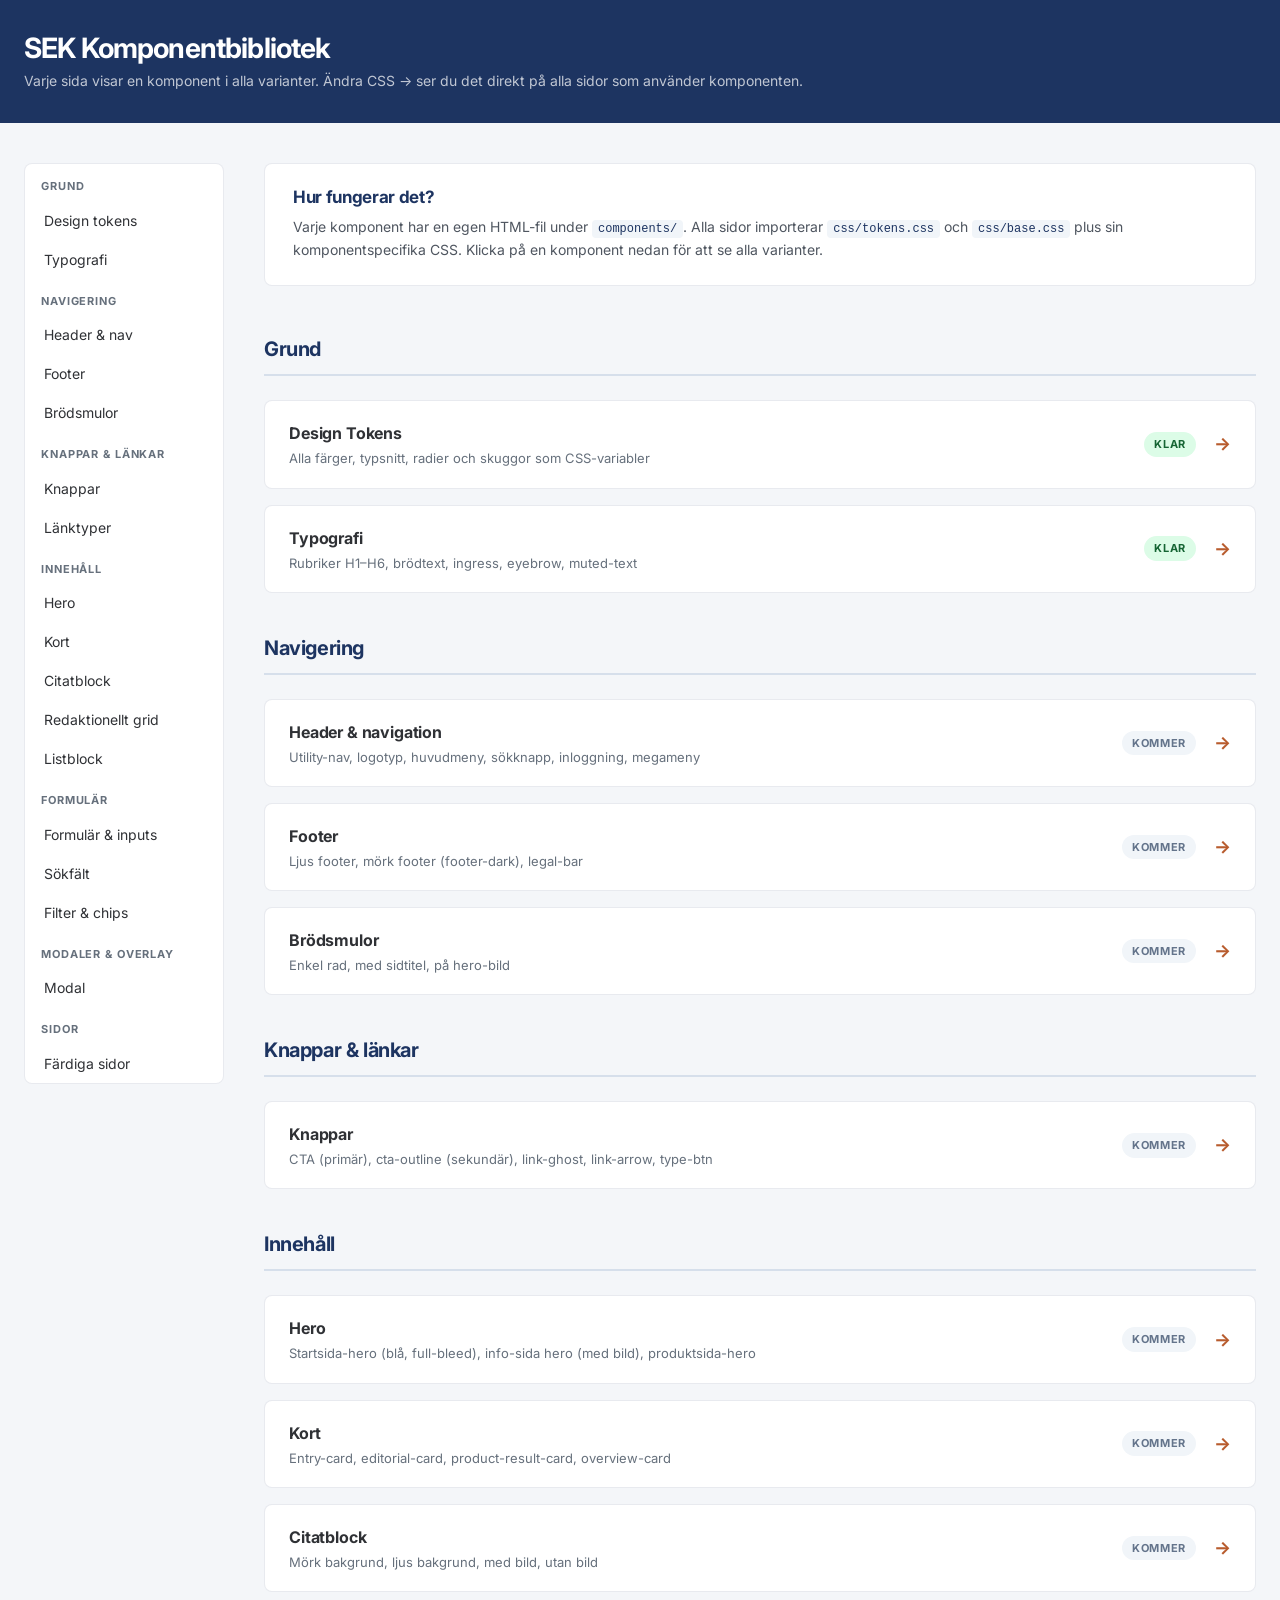
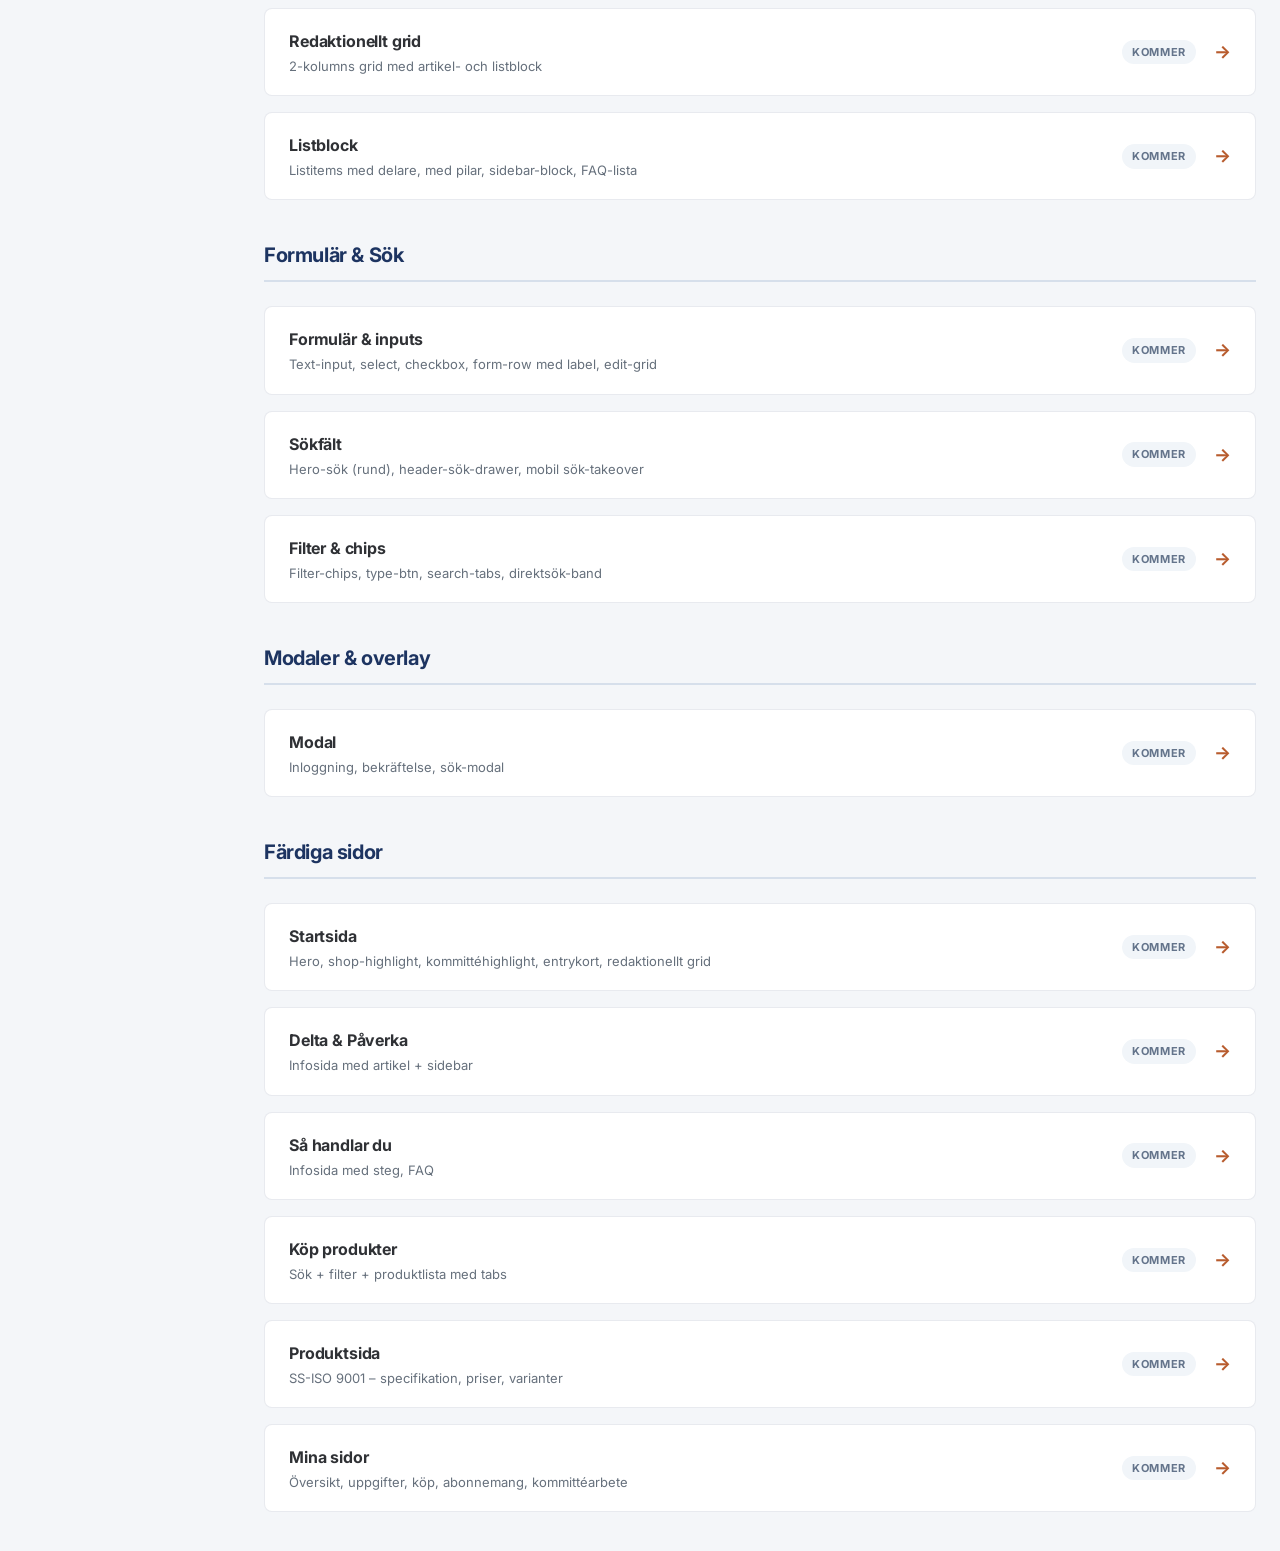
==== index-components.html @ b0e72d8f "Initial commit – prototyp med komponentbibliotek - POC-fil (sek_with_images_378.html) som referens -" ====
<!DOCTYPE html>
<html lang="sv">
<head>
  <meta charset="UTF-8" />
  <meta name="viewport" content="width=device-width, initial-scale=1.0" />
  <title>SEK – Komponentbibliotek</title>
  <link rel="preconnect" href="https://fonts.googleapis.com">
  <link rel="preconnect" href="https://fonts.gstatic.com" crossorigin>
  <link href="https://fonts.googleapis.com/css2?family=Inter:wght@400;500;600;700;800&display=swap" rel="stylesheet">
  <link rel="stylesheet" href="css/tokens.css">
  <link rel="stylesheet" href="css/base.css">
  <style>
    body {
      background: #f4f6f9;
    }

    .lib-header {
      background: var(--primary-dark);
      color: #fff;
      padding: 32px var(--page-padding);
    }

    .lib-header h1 {
      margin: 0 0 6px;
      font-size: 28px;
      color: #fff;
      letter-spacing: -0.03em;
    }

    .lib-header p {
      margin: 0;
      font-size: 14px;
      color: rgba(255,255,255,0.72);
    }

    .lib-body {
      max-width: var(--page-max-width);
      margin: 40px auto;
      padding: 0 var(--page-padding);
      display: grid;
      grid-template-columns: 200px 1fr;
      gap: 40px;
      align-items: start;
    }

    /* Vänsternavigation */
    .lib-nav {
      position: sticky;
      top: 24px;
      background: #fff;
      border-radius: var(--radius-md);
      box-shadow: var(--shadow-card);
      border: 1px solid rgba(29,52,97,0.10);
      overflow: hidden;
    }

    .lib-nav-section {
      font-size: 11px;
      font-weight: 700;
      text-transform: uppercase;
      letter-spacing: 0.08em;
      color: var(--muted);
      padding: 14px 16px 6px;
    }

    .lib-nav a {
      display: block;
      padding: 9px 16px;
      font-size: 14px;
      text-decoration: none;
      color: var(--text);
      border-left: 3px solid transparent;
      transition: background 0.15s, border-color 0.15s;
    }

    .lib-nav a:hover {
      background: #f2f3f5;
    }

    .lib-nav a.active {
      border-left-color: var(--copper);
      font-weight: 600;
      background: #fdf6f2;
      color: var(--copper);
    }

    /* Höger: komponentkort */
    .lib-content {
      display: grid;
      gap: 16px;
    }

    .lib-section-title {
      font-size: 20px;
      font-weight: 700;
      color: var(--primary-dark);
      margin: 24px 0 8px;
      padding-bottom: 10px;
      border-bottom: 2px solid var(--line);
      letter-spacing: -0.02em;
    }

    .lib-section-title:first-child {
      margin-top: 0;
    }

    .component-card {
      background: #fff;
      border-radius: var(--radius-md);
      box-shadow: var(--shadow-card);
      border: 1px solid rgba(29,52,97,0.10);
      overflow: hidden;
      text-decoration: none;
      display: block;
      transition: box-shadow 0.2s ease, transform 0.2s ease;
    }

    .component-card:hover {
      box-shadow: 0 8px 24px rgba(29,52,97,0.12);
      transform: translateY(-2px);
    }

    .component-card-inner {
      display: grid;
      grid-template-columns: 1fr auto;
      gap: 16px;
      align-items: center;
      padding: 20px 24px;
    }

    .component-card-title {
      font-size: 16px;
      font-weight: 700;
      color: var(--text);
      margin: 0 0 4px;
      letter-spacing: -0.01em;
    }

    .component-card-desc {
      font-size: 13px;
      color: var(--muted);
      margin: 0;
      line-height: 1.4;
    }

    .component-card-status {
      display: inline-flex;
      align-items: center;
      gap: 5px;
      font-size: 11px;
      font-weight: 700;
      text-transform: uppercase;
      letter-spacing: 0.06em;
      padding: 4px 10px;
      border-radius: var(--radius-pill);
      white-space: nowrap;
    }

    .status--ready {
      background: #dcfce7;
      color: #166534;
    }

    .status--wip {
      background: #fef9c3;
      color: #854d0e;
    }

    .status--todo {
      background: #f1f5f9;
      color: #64748b;
    }

    .component-card-arrow {
      color: var(--copper);
      font-size: 18px;
      font-weight: 700;
      line-height: 1;
      margin-left: 8px;
    }

    .lib-intro {
      background: #fff;
      border-radius: var(--radius-md);
      box-shadow: var(--shadow-card);
      border: 1px solid rgba(29,52,97,0.10);
      padding: 24px 28px;
      margin-bottom: 8px;
    }

    .lib-intro h2 {
      margin: 0 0 8px;
      font-size: 17px;
      color: var(--primary-dark);
    }

    .lib-intro p {
      margin: 0;
      font-size: 14px;
      line-height: 1.6;
      color: var(--accent);
    }

    .lib-intro code {
      font-size: 12px;
      background: #f1f5f9;
      padding: 2px 6px;
      border-radius: 4px;
      color: var(--primary-dark);
    }
  </style>
</head>
<body>

  <div class="lib-header">
    <div style="max-width: var(--page-max-width); margin: 0 auto;">
      <h1>SEK Komponentbibliotek</h1>
      <p>Varje sida visar en komponent i alla varianter. Ändra CSS → ser du det direkt på alla sidor som använder komponenten.</p>
    </div>
  </div>

  <div class="lib-body">

    <!-- Vänstermeny -->
    <nav class="lib-nav" aria-label="Komponenter">
      <div class="lib-nav-section">Grund</div>
      <a href="#tokens">Design tokens</a>
      <a href="#typografi">Typografi</a>

      <div class="lib-nav-section">Navigering</div>
      <a href="#header">Header & nav</a>
      <a href="#footer">Footer</a>
      <a href="#breadcrumb">Brödsmulor</a>

      <div class="lib-nav-section">Knappar & länkar</div>
      <a href="#knappar">Knappar</a>
      <a href="#lankar">Länktyper</a>

      <div class="lib-nav-section">Innehåll</div>
      <a href="#hero">Hero</a>
      <a href="#kort">Kort</a>
      <a href="#citat">Citatblock</a>
      <a href="#redak">Redaktionellt grid</a>
      <a href="#listblock">Listblock</a>

      <div class="lib-nav-section">Formulär</div>
      <a href="#formular">Formulär & inputs</a>
      <a href="#sok">Sökfält</a>
      <a href="#filter">Filter & chips</a>

      <div class="lib-nav-section">Modaler & overlay</div>
      <a href="#modal">Modal</a>

      <div class="lib-nav-section">Sidor</div>
      <a href="#sidor">Färdiga sidor</a>
    </nav>

    <!-- Högerinnehåll -->
    <main class="lib-content">

      <div class="lib-intro">
        <h2>Hur fungerar det?</h2>
        <p>
          Varje komponent har en egen HTML-fil under <code>components/</code>.
          Alla sidor importerar <code>css/tokens.css</code> och <code>css/base.css</code> plus
          sin komponentspecifika CSS. Klicka på en komponent nedan för att se alla varianter.
        </p>
      </div>

      <!-- GRUND -->
      <div class="lib-section-title" id="tokens">Grund</div>

      <a class="component-card" href="components/tokens.html">
        <div class="component-card-inner">
          <div>
            <p class="component-card-title">Design Tokens</p>
            <p class="component-card-desc">Alla färger, typsnitt, radier och skuggor som CSS-variabler</p>
          </div>
          <div style="display:flex;align-items:center;gap:10px;">
            <span class="component-card-status status--ready">Klar</span>
            <span class="component-card-arrow">→</span>
          </div>
        </div>
      </a>

      <a class="component-card" href="components/typografi.html">
        <div class="component-card-inner">
          <div>
            <p class="component-card-title">Typografi</p>
            <p class="component-card-desc">Rubriker H1–H6, brödtext, ingress, eyebrow, muted-text</p>
          </div>
          <div style="display:flex;align-items:center;gap:10px;">
            <span class="component-card-status status--ready">Klar</span>
            <span class="component-card-arrow">→</span>
          </div>
        </div>
      </a>

      <!-- NAVIGERING -->
      <div class="lib-section-title" id="header">Navigering</div>

      <a class="component-card" href="components/header.html">
        <div class="component-card-inner">
          <div>
            <p class="component-card-title">Header & navigation</p>
            <p class="component-card-desc">Utility-nav, logotyp, huvudmeny, sökknapp, inloggning, megameny</p>
          </div>
          <div style="display:flex;align-items:center;gap:10px;">
            <span class="component-card-status status--todo">Kommer</span>
            <span class="component-card-arrow">→</span>
          </div>
        </div>
      </a>

      <a class="component-card" href="components/footer.html">
        <div class="component-card-inner">
          <div>
            <p class="component-card-title">Footer</p>
            <p class="component-card-desc">Ljus footer, mörk footer (footer-dark), legal-bar</p>
          </div>
          <div style="display:flex;align-items:center;gap:10px;">
            <span class="component-card-status status--todo">Kommer</span>
            <span class="component-card-arrow">→</span>
          </div>
        </div>
      </a>

      <a class="component-card" href="components/breadcrumb.html">
        <div class="component-card-inner">
          <div>
            <p class="component-card-title">Brödsmulor</p>
            <p class="component-card-desc">Enkel rad, med sidtitel, på hero-bild</p>
          </div>
          <div style="display:flex;align-items:center;gap:10px;">
            <span class="component-card-status status--todo">Kommer</span>
            <span class="component-card-arrow">→</span>
          </div>
        </div>
      </a>

      <!-- KNAPPAR & LÄNKAR -->
      <div class="lib-section-title" id="knappar">Knappar & länkar</div>

      <a class="component-card" href="components/knappar.html">
        <div class="component-card-inner">
          <div>
            <p class="component-card-title">Knappar</p>
            <p class="component-card-desc">CTA (primär), cta-outline (sekundär), link-ghost, link-arrow, type-btn</p>
          </div>
          <div style="display:flex;align-items:center;gap:10px;">
            <span class="component-card-status status--todo">Kommer</span>
            <span class="component-card-arrow">→</span>
          </div>
        </div>
      </a>

      <!-- INNEHÅLL -->
      <div class="lib-section-title" id="hero">Innehåll</div>

      <a class="component-card" href="components/hero.html">
        <div class="component-card-inner">
          <div>
            <p class="component-card-title">Hero</p>
            <p class="component-card-desc">Startsida-hero (blå, full-bleed), info-sida hero (med bild), produktsida-hero</p>
          </div>
          <div style="display:flex;align-items:center;gap:10px;">
            <span class="component-card-status status--todo">Kommer</span>
            <span class="component-card-arrow">→</span>
          </div>
        </div>
      </a>

      <a class="component-card" href="components/kort.html">
        <div class="component-card-inner">
          <div>
            <p class="component-card-title">Kort</p>
            <p class="component-card-desc">Entry-card, editorial-card, product-result-card, overview-card</p>
          </div>
          <div style="display:flex;align-items:center;gap:10px;">
            <span class="component-card-status status--todo">Kommer</span>
            <span class="component-card-arrow">→</span>
          </div>
        </div>
      </a>

      <a class="component-card" href="components/citat.html">
        <div class="component-card-inner">
          <div>
            <p class="component-card-title">Citatblock</p>
            <p class="component-card-desc">Mörk bakgrund, ljus bakgrund, med bild, utan bild</p>
          </div>
          <div style="display:flex;align-items:center;gap:10px;">
            <span class="component-card-status status--todo">Kommer</span>
            <span class="component-card-arrow">→</span>
          </div>
        </div>
      </a>

      <a class="component-card" href="components/redaktionellt-grid.html">
        <div class="component-card-inner">
          <div>
            <p class="component-card-title">Redaktionellt grid</p>
            <p class="component-card-desc">2-kolumns grid med artikel- och listblock</p>
          </div>
          <div style="display:flex;align-items:center;gap:10px;">
            <span class="component-card-status status--todo">Kommer</span>
            <span class="component-card-arrow">→</span>
          </div>
        </div>
      </a>

      <a class="component-card" href="components/listblock.html">
        <div class="component-card-inner">
          <div>
            <p class="component-card-title">Listblock</p>
            <p class="component-card-desc">Listitems med delare, med pilar, sidebar-block, FAQ-lista</p>
          </div>
          <div style="display:flex;align-items:center;gap:10px;">
            <span class="component-card-status status--todo">Kommer</span>
            <span class="component-card-arrow">→</span>
          </div>
        </div>
      </a>

      <!-- FORMULÄR -->
      <div class="lib-section-title" id="formular">Formulär & Sök</div>

      <a class="component-card" href="components/formular.html">
        <div class="component-card-inner">
          <div>
            <p class="component-card-title">Formulär & inputs</p>
            <p class="component-card-desc">Text-input, select, checkbox, form-row med label, edit-grid</p>
          </div>
          <div style="display:flex;align-items:center;gap:10px;">
            <span class="component-card-status status--todo">Kommer</span>
            <span class="component-card-arrow">→</span>
          </div>
        </div>
      </a>

      <a class="component-card" href="components/sok.html">
        <div class="component-card-inner">
          <div>
            <p class="component-card-title">Sökfält</p>
            <p class="component-card-desc">Hero-sök (rund), header-sök-drawer, mobil sök-takeover</p>
          </div>
          <div style="display:flex;align-items:center;gap:10px;">
            <span class="component-card-status status--todo">Kommer</span>
            <span class="component-card-arrow">→</span>
          </div>
        </div>
      </a>

      <a class="component-card" href="components/filter.html">
        <div class="component-card-inner">
          <div>
            <p class="component-card-title">Filter & chips</p>
            <p class="component-card-desc">Filter-chips, type-btn, search-tabs, direktsök-band</p>
          </div>
          <div style="display:flex;align-items:center;gap:10px;">
            <span class="component-card-status status--todo">Kommer</span>
            <span class="component-card-arrow">→</span>
          </div>
        </div>
      </a>

      <!-- MODALER -->
      <div class="lib-section-title" id="modal">Modaler & overlay</div>

      <a class="component-card" href="components/modal.html">
        <div class="component-card-inner">
          <div>
            <p class="component-card-title">Modal</p>
            <p class="component-card-desc">Inloggning, bekräftelse, sök-modal</p>
          </div>
          <div style="display:flex;align-items:center;gap:10px;">
            <span class="component-card-status status--todo">Kommer</span>
            <span class="component-card-arrow">→</span>
          </div>
        </div>
      </a>

      <!-- SIDOR -->
      <div class="lib-section-title" id="sidor">Färdiga sidor</div>

      <a class="component-card" href="index.html">
        <div class="component-card-inner">
          <div>
            <p class="component-card-title">Startsida</p>
            <p class="component-card-desc">Hero, shop-highlight, kommittéhighlight, entrykort, redaktionellt grid</p>
          </div>
          <div style="display:flex;align-items:center;gap:10px;">
            <span class="component-card-status status--todo">Kommer</span>
            <span class="component-card-arrow">→</span>
          </div>
        </div>
      </a>

      <a class="component-card" href="delta-paverka.html">
        <div class="component-card-inner">
          <div>
            <p class="component-card-title">Delta & Påverka</p>
            <p class="component-card-desc">Infosida med artikel + sidebar</p>
          </div>
          <div style="display:flex;align-items:center;gap:10px;">
            <span class="component-card-status status--todo">Kommer</span>
            <span class="component-card-arrow">→</span>
          </div>
        </div>
      </a>

      <a class="component-card" href="handla.html">
        <div class="component-card-inner">
          <div>
            <p class="component-card-title">Så handlar du</p>
            <p class="component-card-desc">Infosida med steg, FAQ</p>
          </div>
          <div style="display:flex;align-items:center;gap:10px;">
            <span class="component-card-status status--todo">Kommer</span>
            <span class="component-card-arrow">→</span>
          </div>
        </div>
      </a>

      <a class="component-card" href="shop.html">
        <div class="component-card-inner">
          <div>
            <p class="component-card-title">Köp produkter</p>
            <p class="component-card-desc">Sök + filter + produktlista med tabs</p>
          </div>
          <div style="display:flex;align-items:center;gap:10px;">
            <span class="component-card-status status--todo">Kommer</span>
            <span class="component-card-arrow">→</span>
          </div>
        </div>
      </a>

      <a class="component-card" href="standard.html">
        <div class="component-card-inner">
          <div>
            <p class="component-card-title">Produktsida</p>
            <p class="component-card-desc">SS-ISO 9001 – specifikation, priser, varianter</p>
          </div>
          <div style="display:flex;align-items:center;gap:10px;">
            <span class="component-card-status status--todo">Kommer</span>
            <span class="component-card-arrow">→</span>
          </div>
        </div>
      </a>

      <a class="component-card" href="mina-sidor.html">
        <div class="component-card-inner">
          <div>
            <p class="component-card-title">Mina sidor</p>
            <p class="component-card-desc">Översikt, uppgifter, köp, abonnemang, kommittéarbete</p>
          </div>
          <div style="display:flex;align-items:center;gap:10px;">
            <span class="component-card-status status--todo">Kommer</span>
            <span class="component-card-arrow">→</span>
          </div>
        </div>
      </a>

    </main>
  </div>

</body>
</html>
---- css/tokens.css ----
/* ============================================================
   SEK Design Tokens
   Alla CSS-variabler som styr designsystemet.
   Ändra här — effekten sprider sig till alla komponenter.

   REGEL: Inga hårdkodade färger ska förekomma utanför den här
   filen. Alla hex/rgba-värden refereras via var(--...).
   ============================================================ */

:root {

  /* ── Bakgrunder ─────────────────────────────────────────── */
  --bg:             #ffffff;   /* Sidans grundbakgrund */
  --surface:        #ffffff;   /* Kortets/panelens yta */
  --surface-subtle: #fafafa;   /* Paneler, list-items, utility-nav */
  --surface-hover:  #f2f3f5;   /* Hover-states, chip-bakgrunder, nav */
  --surface-warm:   #faf7f2;   /* Soft entry-cards, hover på copper-element */
  --surface-blue:   #f9fbfd;   /* Benefit-items, helper-box */
  --placeholder:    #edf3f9;   /* Platshållarytor */

  /* ── Linjer & borders ───────────────────────────────────── */
  --line:           #d6dfeb;   /* Subtila linjer, dashed borders */
  --line-dark:      #9eb3cb;   /* Tydligare borders på kort och inputs */

  /* ── Text ───────────────────────────────────────────────── */
  --text:           #2f3135;   /* Primär text, rubriker */
  --accent:         #4f5660;   /* Brödtext, beskrivningar */
  --muted:          #66707c;   /* Meta-text, etiketter, hjälptext */

  /* ── Varumärkesfärger ───────────────────────────────────── */
  --primary:        #009bd9;   /* SEK blå – fokusring, ikoner */
  --primary-dark:   #1d3461;   /* SEK mörkblå – rubriker, nav */
  --copper:         #B85C2E;   /* CTA-knappar, accentlänkar */
  --copper-dark:    #A55229;   /* Hover-state för copper */

  /* ── Statusfärger ───────────────────────────────────────── */
  --status-success-bg:   #dcfce7;
  --status-success-text: #166534;
  --status-error-bg:     #fee2e2;
  --status-error-text:   #b91c1c;

  /* ── Fokusring ──────────────────────────────────────────── */
  --focus:           #009bd9;
  --focus-offset-bg: #ffffff;

  /* ── Skuggor ────────────────────────────────────────────── */
  --shadow-panel: 0 2px 8px rgba(29, 52, 97, 0.08), 0 1px 2px rgba(29, 52, 97, 0.06);

  /* ── Hörnradier ─────────────────────────────────────────── */
  --radius-lg:   24px;
  --radius-md:   8px;
  --radius-sm:   12px;
  --radius-pill: 999px;

  /* ── Typsnitt ───────────────────────────────────────────── */
  --font-body: "Inter", "Segoe UI", "Helvetica Neue", Arial, sans-serif;

  /* ── Layout ─────────────────────────────────────────────── */
  --page-max-width: 1280px;
  --page-padding:   24px;
}
---- css/base.css ----
/* ============================================================
   SEK Base
   Reset, typografi, layout-container och globala hjälpklasser.
   Importeras efter tokens.css på alla sidor.
   ============================================================ */

/* ── Reset ──────────────────────────────────────────────── */
*,
*::before,
*::after {
  box-sizing: border-box;
}

html,
body {
  margin: 0;
  padding: 0;
}

/* ── Typografi & body ────────────────────────────────────── */
body {
  font-family: var(--font-body);
  background: var(--bg);
  color: var(--text);
  line-height: 1.5;
}

/* Rubriker och brödtext inuti .page */
.page h1,
.page h2,
.page h3,
.page h4,
.page h5,
.page h6 {
  color: var(--text);
}

.page p,
.page li,
.page dt,
.page dd {
  color: var(--accent);
}

h1, h2, h3, h4, h5, h6 {
  font-family: var(--font-body);
  letter-spacing: -0.02em;
  line-height: 1.15;
}

/* ── Layout-container ────────────────────────────────────── */
.page {
  max-width: var(--page-max-width);
  margin: 0 auto;
  padding: 0 var(--page-padding);
}

/* ── Tillgänglighet ──────────────────────────────────────── */
.skip-link {
  position: absolute;
  left: 16px;
  top: -48px;
  z-index: 1000;
  background: #fff;
  color: var(--text);
  border: 2px solid var(--focus);
  padding: 10px 12px;
  text-decoration: none;
}

.skip-link:focus {
  top: 16px;
}

/* Fokusring – gäller alla interaktiva element */
a:focus-visible,
button:focus-visible,
input:focus-visible,
select:focus-visible,
textarea:focus-visible,
[tabindex]:focus-visible {
  outline: 3px solid var(--focus);
  outline-offset: 2px;
  box-shadow: 0 0 0 2px var(--focus-offset-bg);
}

/* ── Länkbeteende ────────────────────────────────────────── */
a {
  cursor: pointer;
}

/* ── Utility: visa/dölja ─────────────────────────────────── */
.hidden {
  display: none !important;
}

.view {
  display: block;
}

.view.hidden {
  display: none;
}

/* ── Breadcrumb ──────────────────────────────────────────── */
.breadcrumb {
  font-size: 13px;
  color: var(--text);
  margin-bottom: 8px;
  line-height: 1.3;
}

.breadcrumb a {
  color: var(--copper);
  font-weight: 600;
  text-decoration: none;
}

.breadcrumb a:hover {
  color: #8a4522;
}

.breadcrumb-current {
  color: var(--muted);
  font-weight: 500;
}

/* ── Eyebrow-etikett ─────────────────────────────────────── */
.eyebrow {
  display: inline-block;
  font-size: 11px;
  font-weight: 700;
  text-transform: uppercase;
  letter-spacing: 0.08em;
  color: var(--primary-dark);
  line-height: 1.2;
  padding: 0;
  background: transparent;
}

/* ── Sidtitel & ingress ──────────────────────────────────── */
.page-title {
  margin: 0 0 12px;
  font-size: 38px;
  line-height: 1.1;
  letter-spacing: -0.03em;
  color: var(--primary-dark);
}

.page-ingress {
  font-size: 18px;
  line-height: 1.5;
  color: var(--accent);
  max-width: 58ch;
  margin: 0 0 18px;
}

.page-updated {
  margin-top: 56px;
  font-size: 16px;
  color: var(--muted);
}

.page-breadcrumb-row {
  margin: 16px 0 20px;
}

/* ── Animationer ─────────────────────────────────────────── */
@keyframes searchFadeIn {
  from { opacity: 0; transform: translateY(-8px); }
  to   { opacity: 1; transform: translateY(0); }
}

@keyframes entry-card-hover-sweep {
  0%   { background-size: 100% 100%; background-position: 0% 0%; }
  45%  { background-size: 112% 112%; background-position: 100% 0%; }
  100% { background-size: 108% 108%; background-position: 100% 0%; }
}
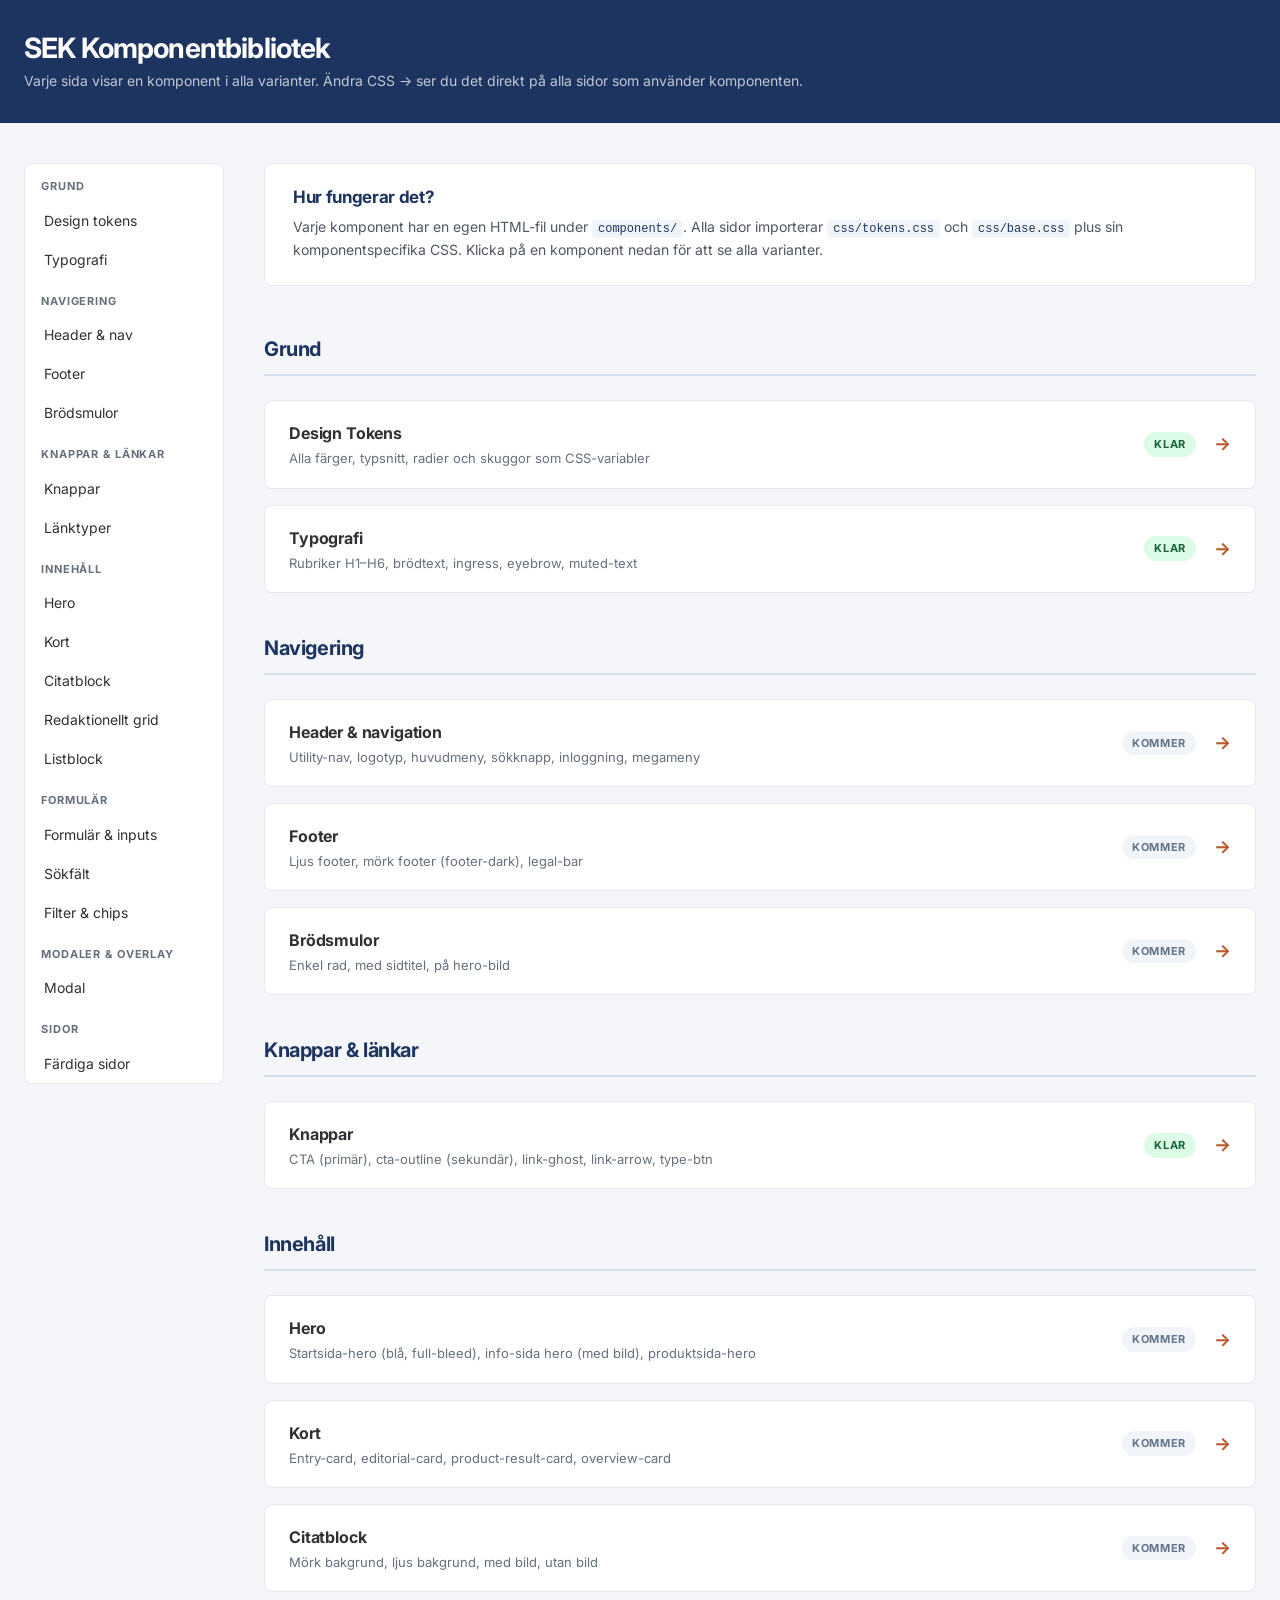
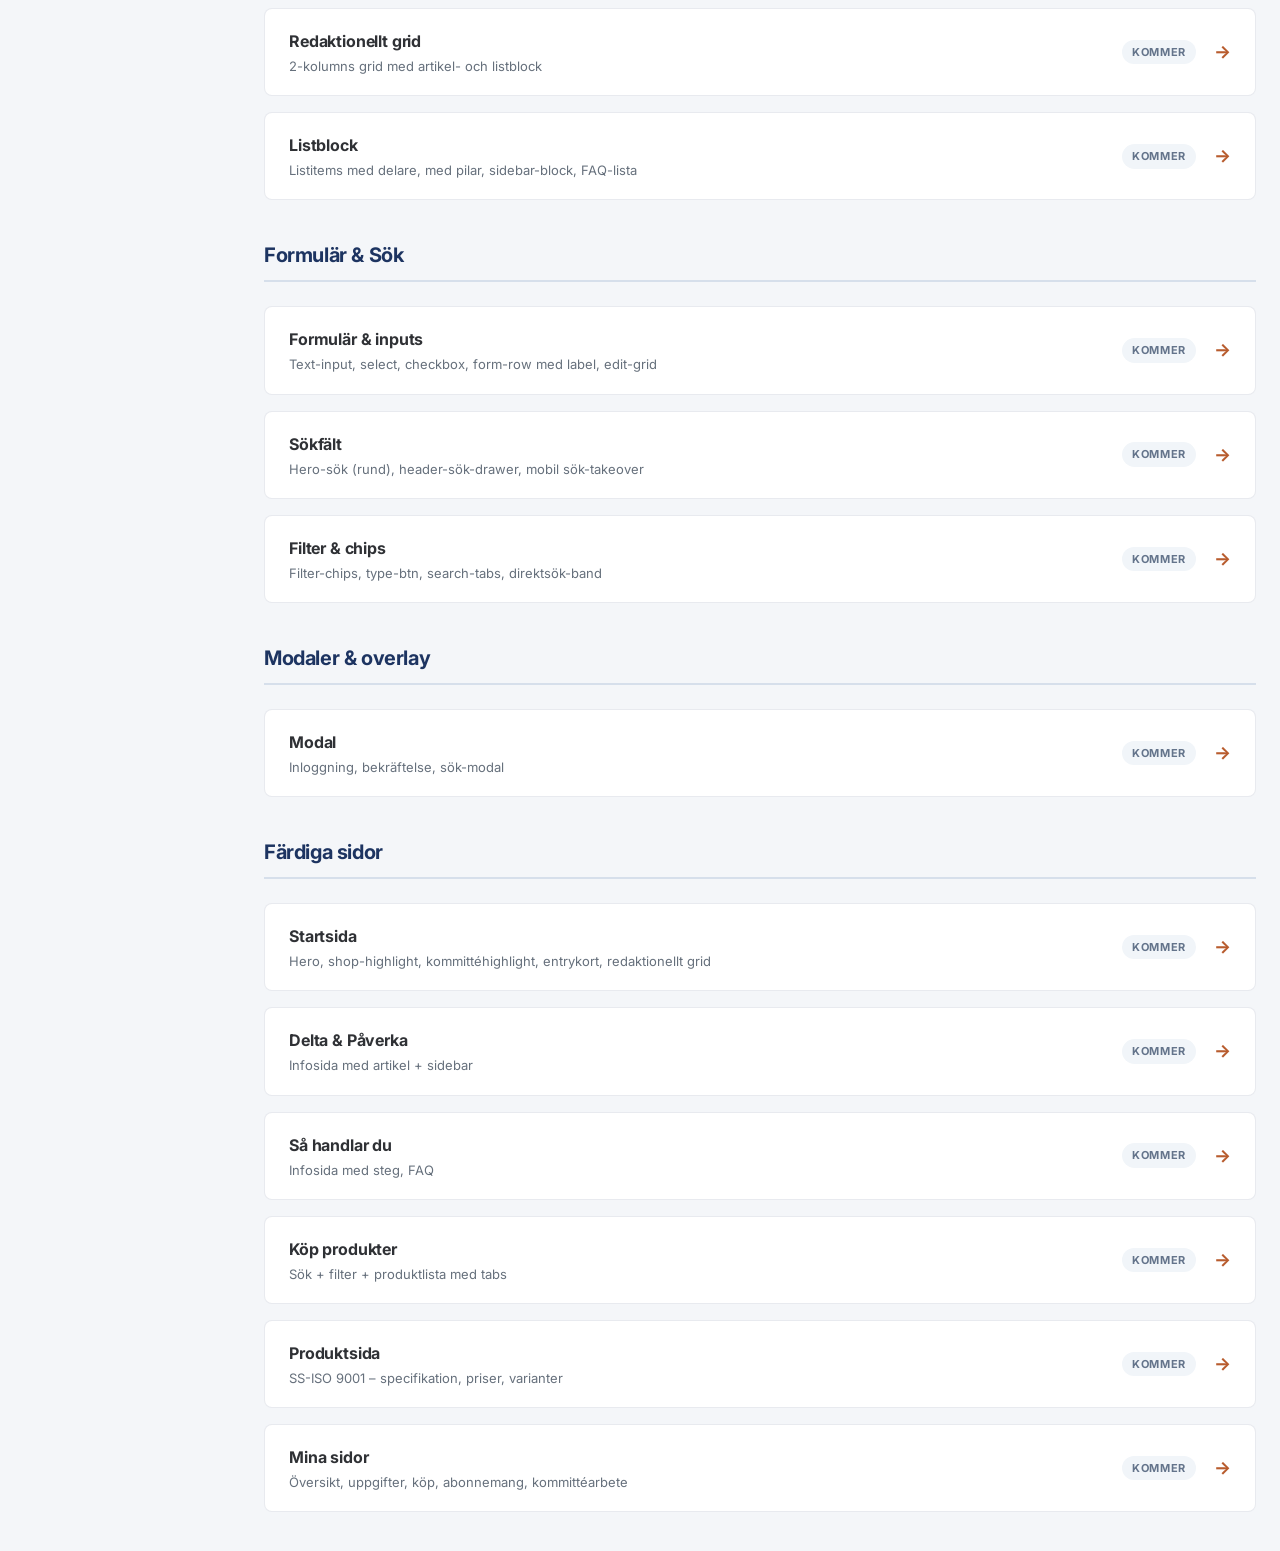
==== commit 0d936309: "Add knappar & länkar component page with full button and link system Includes CTA, CTA Outline, Link" ====
--- a/index-components.html
+++ b/index-components.html
@@ -348,7 +348,7 @@
             <p class="component-card-desc">CTA (primär), cta-outline (sekundär), link-ghost, link-arrow, type-btn</p>
           </div>
           <div style="display:flex;align-items:center;gap:10px;">
-            <span class="component-card-status status--todo">Kommer</span>
+            <span class="component-card-status status--ready">Klar</span>
             <span class="component-card-arrow">→</span>
           </div>
         </div>
--- a/css/tokens.css
+++ b/css/tokens.css
@@ -26,6 +26,7 @@
   --text:           #2f3135;   /* Primär text, rubriker */
   --accent:         #4f5660;   /* Brödtext, beskrivningar */
   --muted:          #66707c;   /* Meta-text, etiketter, hjälptext */
+  --text-inverse:   #ffffff;   /* Text på mörk/copper-bakgrund */
 
   /* ── Varumärkesfärger ───────────────────────────────────── */
   --primary:        #009bd9;   /* SEK blå – fokusring, ikoner */
--- a/css/base.css
+++ b/css/base.css
@@ -89,6 +89,21 @@
   cursor: pointer;
 }
 
+/* Länk i brödtext – används inuti p, li, dd */
+.prose a {
+  color: var(--copper);
+  font-weight: 600;
+  text-decoration: underline;
+  text-decoration-color: transparent;
+  text-underline-offset: 2px;
+  transition: text-decoration-color 0.15s ease, color 0.15s ease;
+}
+
+.prose a:hover {
+  color: var(--copper-dark);
+  text-decoration-color: var(--copper-dark);
+}
+
 /* ── Utility: visa/dölja ─────────────────────────────────── */
 .hidden {
   display: none !important;
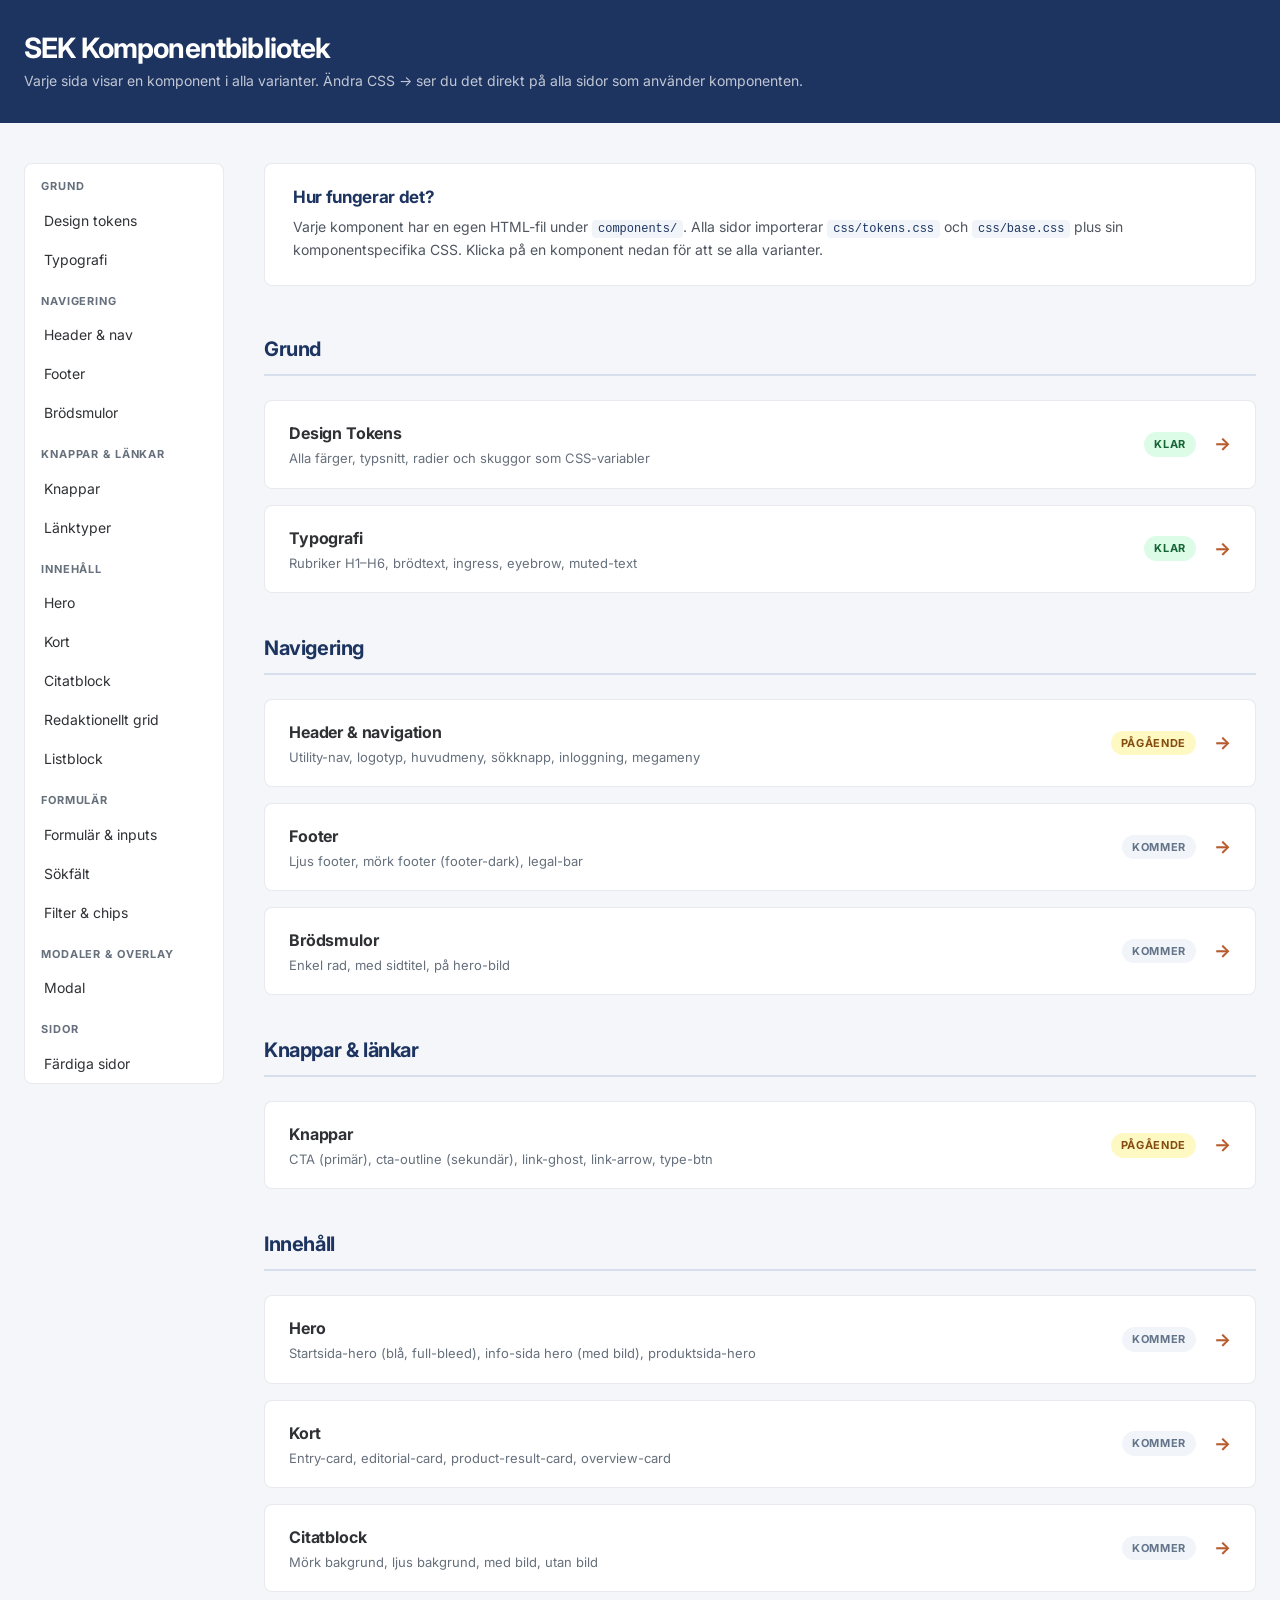
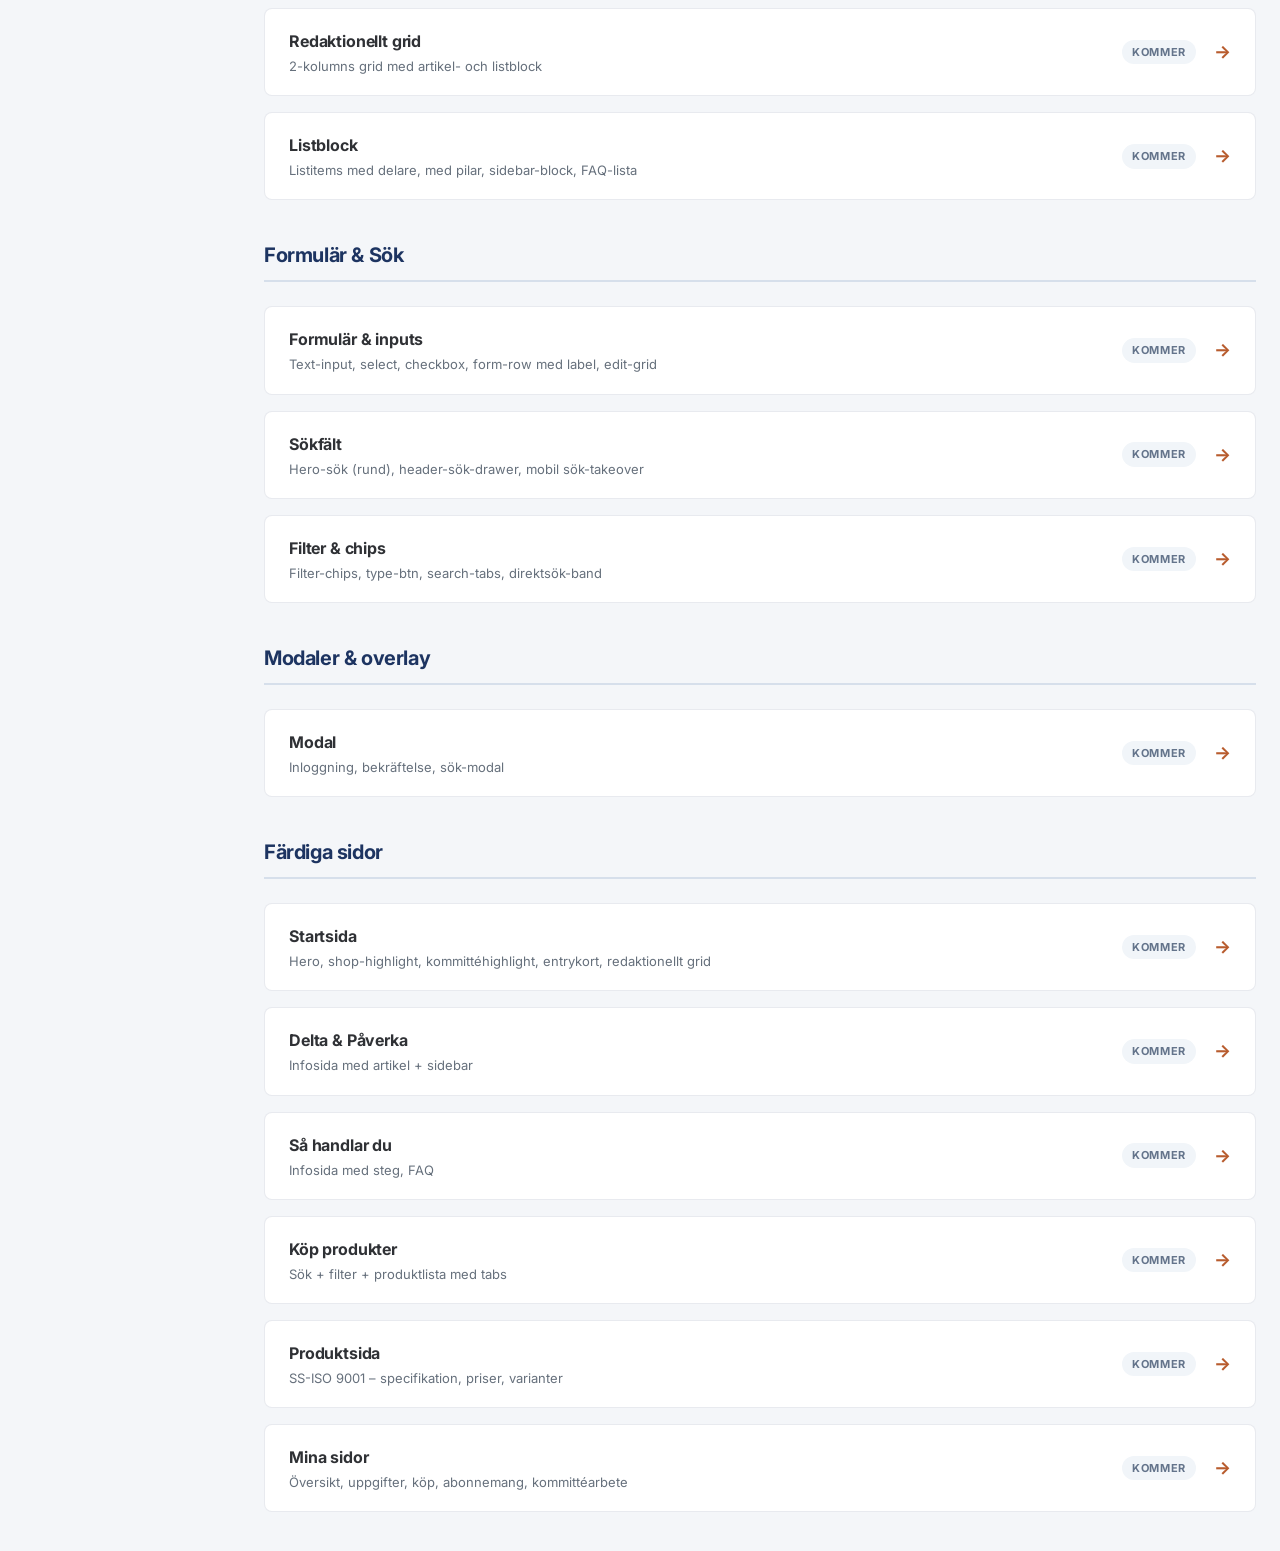
==== commit 41746911: "Header, typskala och knappar – POC-fas 1 - Ny header: absolut logotyp över utility + main-rad, compa" ====
--- a/index-components.html
+++ b/index-components.html
@@ -306,7 +306,7 @@
             <p class="component-card-desc">Utility-nav, logotyp, huvudmeny, sökknapp, inloggning, megameny</p>
           </div>
           <div style="display:flex;align-items:center;gap:10px;">
-            <span class="component-card-status status--todo">Kommer</span>
+            <span class="component-card-status status--wip">Pågående</span>
             <span class="component-card-arrow">→</span>
           </div>
         </div>
@@ -348,7 +348,7 @@
             <p class="component-card-desc">CTA (primär), cta-outline (sekundär), link-ghost, link-arrow, type-btn</p>
           </div>
           <div style="display:flex;align-items:center;gap:10px;">
-            <span class="component-card-status status--ready">Klar</span>
+            <span class="component-card-status status--wip">Pågående</span>
             <span class="component-card-arrow">→</span>
           </div>
         </div>
--- a/css/tokens.css
+++ b/css/tokens.css
@@ -44,8 +44,12 @@
   --focus:           #009bd9;
   --focus-offset-bg: #ffffff;
 
+  /* ── Overlay ───────────────────────────────────────────── */
+  --overlay: rgba(29, 52, 97, 0.45);   /* Mörk scrim bakom menyer/modaler */
+
   /* ── Skuggor ────────────────────────────────────────────── */
   --shadow-panel: 0 2px 8px rgba(29, 52, 97, 0.08), 0 1px 2px rgba(29, 52, 97, 0.06);
+  --shadow-mega:  0 18px 34px -24px rgba(29, 52, 97, 0.34);  /* Mega-meny */
 
   /* ── Hörnradier ─────────────────────────────────────────── */
   --radius-lg:   24px;
--- a/css/base.css
+++ b/css/base.css
@@ -94,14 +94,12 @@
   color: var(--copper);
   font-weight: 600;
   text-decoration: underline;
-  text-decoration-color: transparent;
-  text-underline-offset: 2px;
-  transition: text-decoration-color 0.15s ease, color 0.15s ease;
+  text-underline-offset: 3px;
+  transition: color 0.15s ease;
 }
 
 .prose a:hover {
   color: var(--copper-dark);
-  text-decoration-color: var(--copper-dark);
 }
 
 /* ── Utility: visa/dölja ─────────────────────────────────── */
@@ -153,15 +151,74 @@
   background: transparent;
 }
 
-/* ── Sidtitel & ingress ──────────────────────────────────── */
-.page-title {
-  margin: 0 0 12px;
-  font-size: 38px;
+/* ── Typskala ────────────────────────────────────────────── */
+
+/* ── Startsida ────────────────────────────────────────────── */
+
+/* 48px / 800 – herorubrik startsida */
+.display {
+  font-size: 48px;
+  font-weight: 800;
   line-height: 1.1;
   letter-spacing: -0.03em;
-  color: var(--primary-dark);
-}
-
+  color: var(--text);
+  margin: 0;
+}
+
+/* 32px – feature-band, kampanjrubrik startsida */
+.feature-title {
+  font-size: 32px;
+  font-weight: 700;
+  line-height: 1.15;
+  letter-spacing: -0.025em;
+  color: var(--text);
+  margin: 0;
+}
+
+/* 28px – sektionsrubriker startsida (Standarder i fokus, Nyheter …) */
+.section-title {
+  font-size: 28px;
+  font-weight: 700;
+  line-height: 1.2;
+  letter-spacing: -0.02em;
+  color: var(--text);
+  margin: 0;
+}
+
+/* ── Standardsida / infosida ─────────────────────────────── */
+
+/* 38px – sidtitel (Så handlar du, Om oss …) */
+.h1,
+.page-title {
+  font-size: 38px;
+  font-weight: 700;
+  line-height: 1.1;
+  letter-spacing: -0.03em;
+  color: var(--text);
+  margin: 0 0 12px;
+}
+
+/* 24px – artikelsektioner, sektionsrubriker */
+.h2 {
+  font-size: 24px;
+  font-weight: 700;
+  line-height: 1.2;
+  letter-spacing: -0.02em;
+  color: var(--text);
+  margin: 0;
+}
+
+/* 20px – kortrubriker, sidebars */
+.h3 {
+  font-size: 20px;
+  font-weight: 700;
+  line-height: 1.25;
+  letter-spacing: -0.02em;
+  color: var(--text);
+  margin: 0;
+}
+
+/* 18px – ingress under sidtitel */
 .page-ingress {
   font-size: 18px;
   line-height: 1.5;
@@ -170,6 +227,27 @@
   margin: 0 0 18px;
 }
 
+/* 14px – liten brödtext, kortbeskrivningar */
+.t-body-sm {
+  font-size: 14px;
+  line-height: 1.5;
+  color: var(--accent);
+}
+
+/* 13px – meta, hjälptexter */
+.t-meta {
+  font-size: 13px;
+  line-height: 1.4;
+  color: var(--muted);
+}
+
+/* 12px – caption, produkt-id */
+.t-caption {
+  font-size: 12px;
+  line-height: 1.4;
+  color: var(--muted);
+}
+
 .page-updated {
   margin-top: 56px;
   font-size: 16px;
